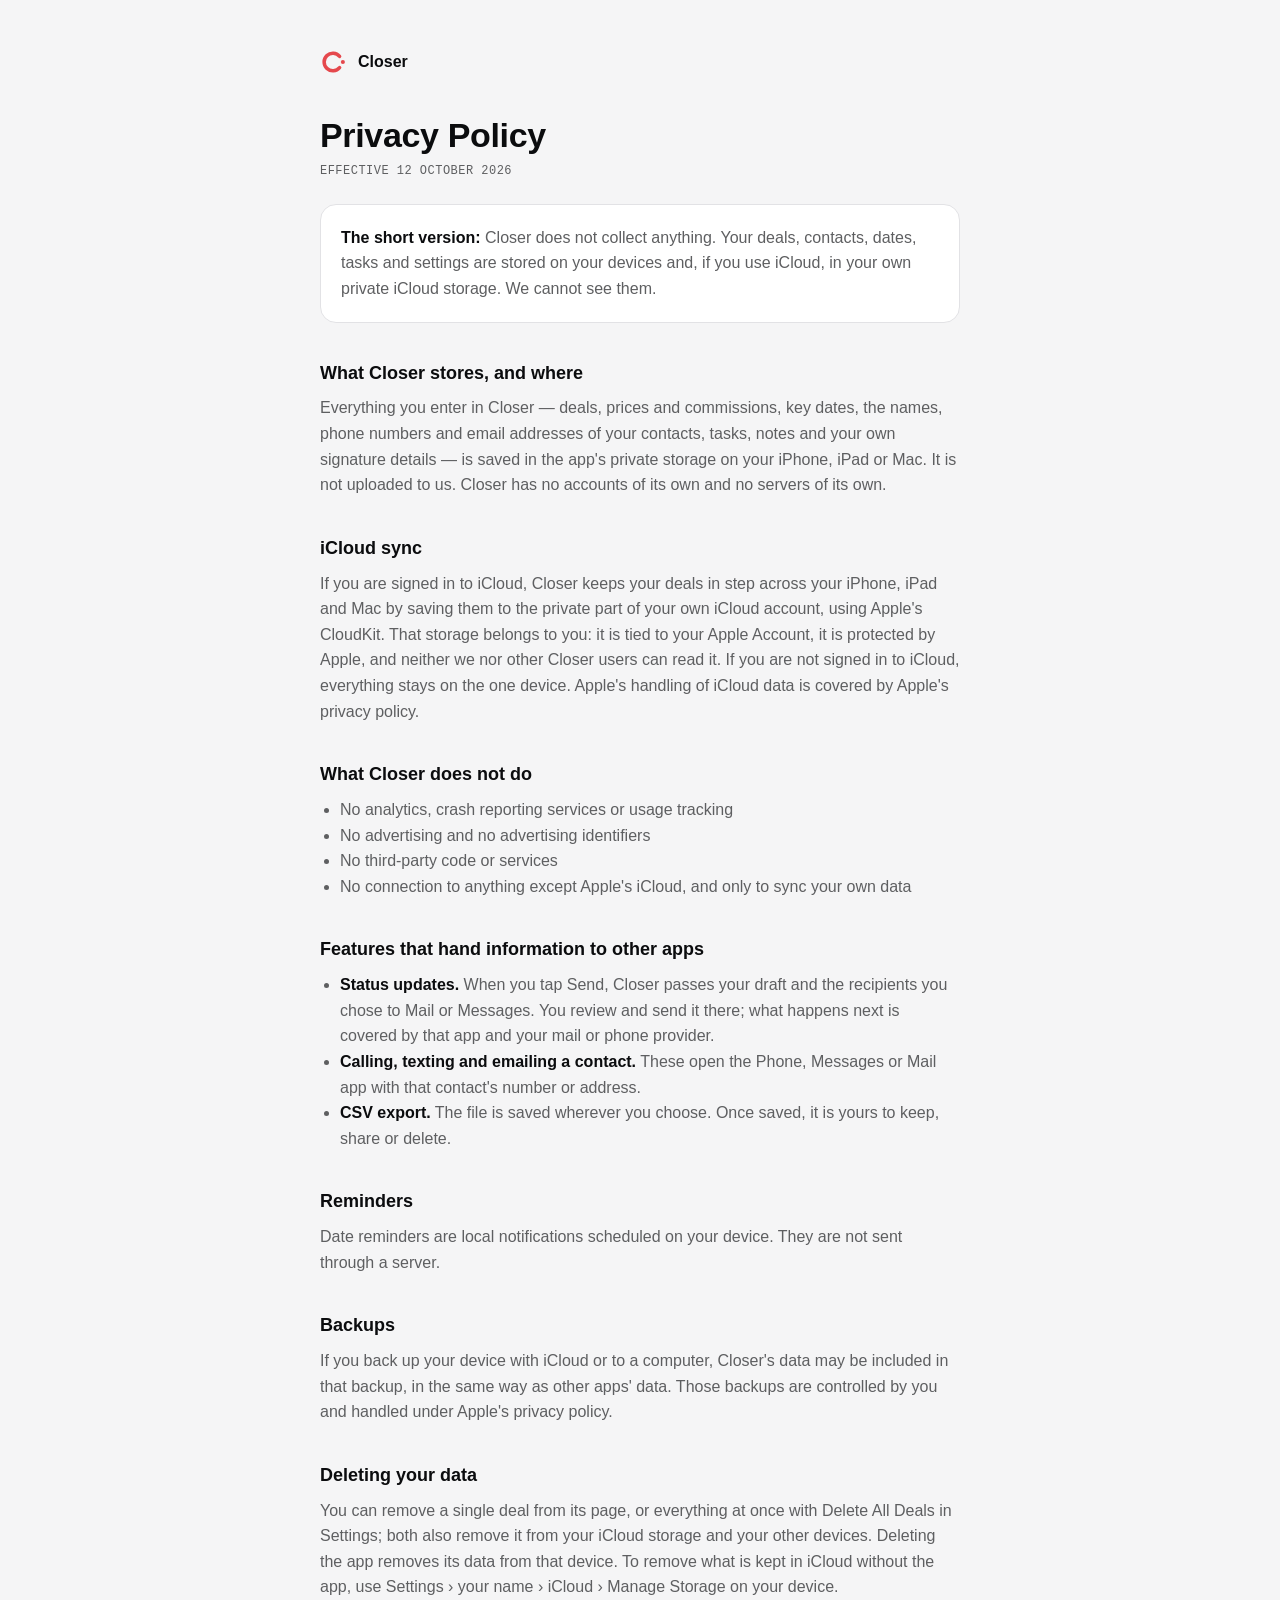
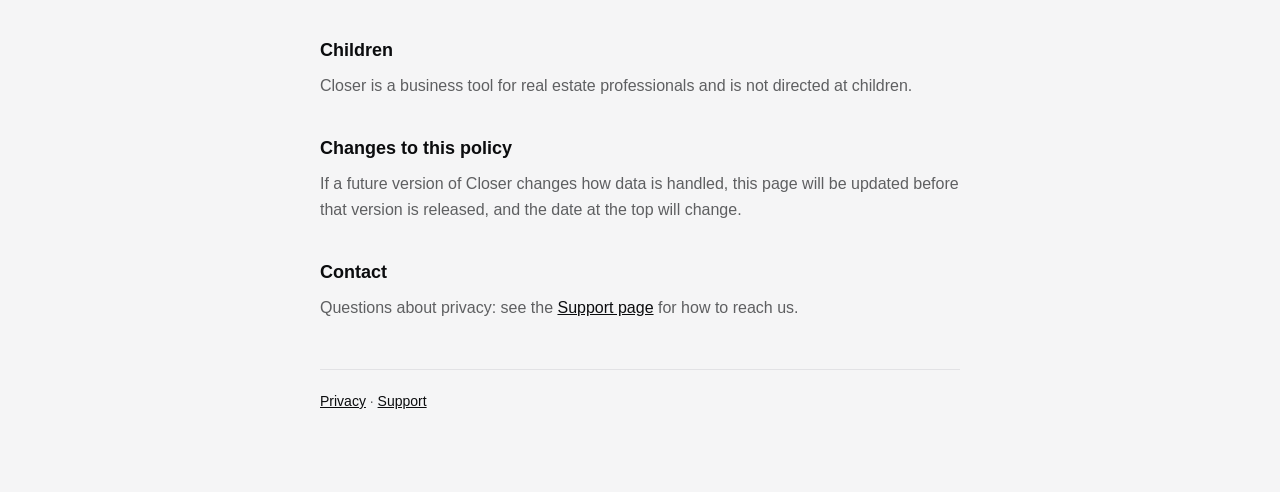
==== privacy.html @ ac4c2c0f "Create privacy.html" ====
<!doctype html>
<html lang="en">
<head>
<meta charset="utf-8">
<meta name="viewport" content="width=device-width, initial-scale=1">
<title>Privacy Policy — Closer</title>
<link rel="stylesheet" href="site.css">
</head>
<body>
<main>
<div class="brand">
<svg viewBox="0 0 24 24" fill="none" aria-hidden="true"><path d="M16.8 7.2a7.5 7.5 0 1 0 0 9.6" stroke="var(--coral)" stroke-width="3" stroke-linecap="round"/><circle cx="19.6" cy="12" r="1.75" fill="var(--coral)"/></svg>
Closer
</div>
<h1>Privacy Policy</h1>
<p class="meta">Effective 12 October 2026</p>
<div class="card">
<p><strong>The short version:</strong> Closer does not collect anything. Your deals, contacts, dates, tasks and settings are stored on your devices and, if you use iCloud, in your own private iCloud storage. We cannot see them.</p>
</div>
<h2>What Closer stores, and where</h2>
<p>Everything you enter in Closer — deals, prices and commissions, key dates, the names, phone numbers and email addresses of your contacts, tasks, notes and your own signature details — is saved in the app's private storage on your iPhone, iPad or Mac. It is not uploaded to us. Closer has no accounts of its own and no servers of its own.</p>
<h2>iCloud sync</h2>
<p>If you are signed in to iCloud, Closer keeps your deals in step across your iPhone, iPad and Mac by saving them to the private part of your own iCloud account, using Apple's CloudKit. That storage belongs to you: it is tied to your Apple Account, it is protected by Apple, and neither we nor other Closer users can read it. If you are not signed in to iCloud, everything stays on the one device. Apple's handling of iCloud data is covered by Apple's privacy policy.</p>
<h2>What Closer does not do</h2>
<ul>
<li>No analytics, crash reporting services or usage tracking</li>
<li>No advertising and no advertising identifiers</li>
<li>No third-party code or services</li>
<li>No connection to anything except Apple's iCloud, and only to sync your own data</li>
</ul>
<h2>Features that hand information to other apps</h2>
<ul>
<li><strong>Status updates.</strong> When you tap Send, Closer passes your draft and the recipients you chose to Mail or Messages. You review and send it there; what happens next is covered by that app and your mail or phone provider.</li>
<li><strong>Calling, texting and emailing a contact.</strong> These open the Phone, Messages or Mail app with that contact's number or address.</li>
<li><strong>CSV export.</strong> The file is saved wherever you choose. Once saved, it is yours to keep, share or delete.</li>
</ul>
<h2>Reminders</h2>
<p>Date reminders are local notifications scheduled on your device. They are not sent through a server.</p>
<h2>Backups</h2>
<p>If you back up your device with iCloud or to a computer, Closer's data may be included in that backup, in the same way as other apps' data. Those backups are controlled by you and handled under Apple's privacy policy.</p>
<h2>Deleting your data</h2>
<p>You can remove a single deal from its page, or everything at once with Delete All Deals in Settings; both also remove it from your iCloud storage and your other devices. Deleting the app removes its data from that device. To remove what is kept in iCloud without the app, use Settings › your name › iCloud › Manage Storage on your device.</p>
<h2>Children</h2>
<p>Closer is a business tool for real estate professionals and is not directed at children.</p>
<h2>Changes to this policy</h2>
<p>If a future version of Closer changes how data is handled, this page will be updated before that version is released, and the date at the top will change.</p>
<h2>Contact</h2>
<p>Questions about privacy: see the <a href="support.html">Support page</a> for how to reach us.</p>
<footer>
<a href="privacy.html">Privacy</a> · <a href="support.html">Support</a>
</footer>
</main>
</body>
</html>
---- site.css ----
:root { color-scheme: light dark; --bg: #f5f5f6; --card: #fff; --text: #0b0c0e; --muted: #5e5f61; --line: #e2e2e5; --coral: #e5484d; }
@media (prefers-color-scheme: dark) { :root { --bg: #040506; --card: #07080a; --text: #fff; --muted: #9c9c9d; --line: #1b1c1e; --coral: #ff6363; } }
* { box-sizing: border-box; }
body { margin: 0; background: var(--bg); color: var(--text); font: 16px/1.6 -apple-system, BlinkMacSystemFont, "Inter", "Segoe UI", sans-serif; }
main { max-width: 680px; margin: 0 auto; padding: 48px 20px 80px; }
.brand { display: flex; align-items: center; gap: 10px; font-weight: 600; margin-bottom: 40px; }
.brand svg { width: 28px; height: 28px; }
h1 { font-size: 34px; line-height: 1.15; font-weight: 600; margin: 0 0 8px; letter-spacing: -0.01em; }
h2 { font-size: 18px; font-weight: 600; margin: 36px 0 8px; }
p, li { color: var(--muted); }
p { margin: 0 0 12px; }
ul { padding-left: 20px; margin: 0 0 12px; }
strong { color: var(--text); font-weight: 600; }
a { color: var(--text); }
.card { background: var(--card); border: 1px solid var(--line); border-radius: 16px; padding: 20px; margin: 24px 0; }
.card p:last-child { margin-bottom: 0; }
.meta { font: 12px/1.4 ui-monospace, "Geist Mono", Menlo, monospace; text-transform: uppercase; letter-spacing: 0.04em; color: var(--muted); }
footer { margin-top: 48px; padding-top: 20px; border-top: 1px solid var(--line); font-size: 14px; color: var(--muted); }
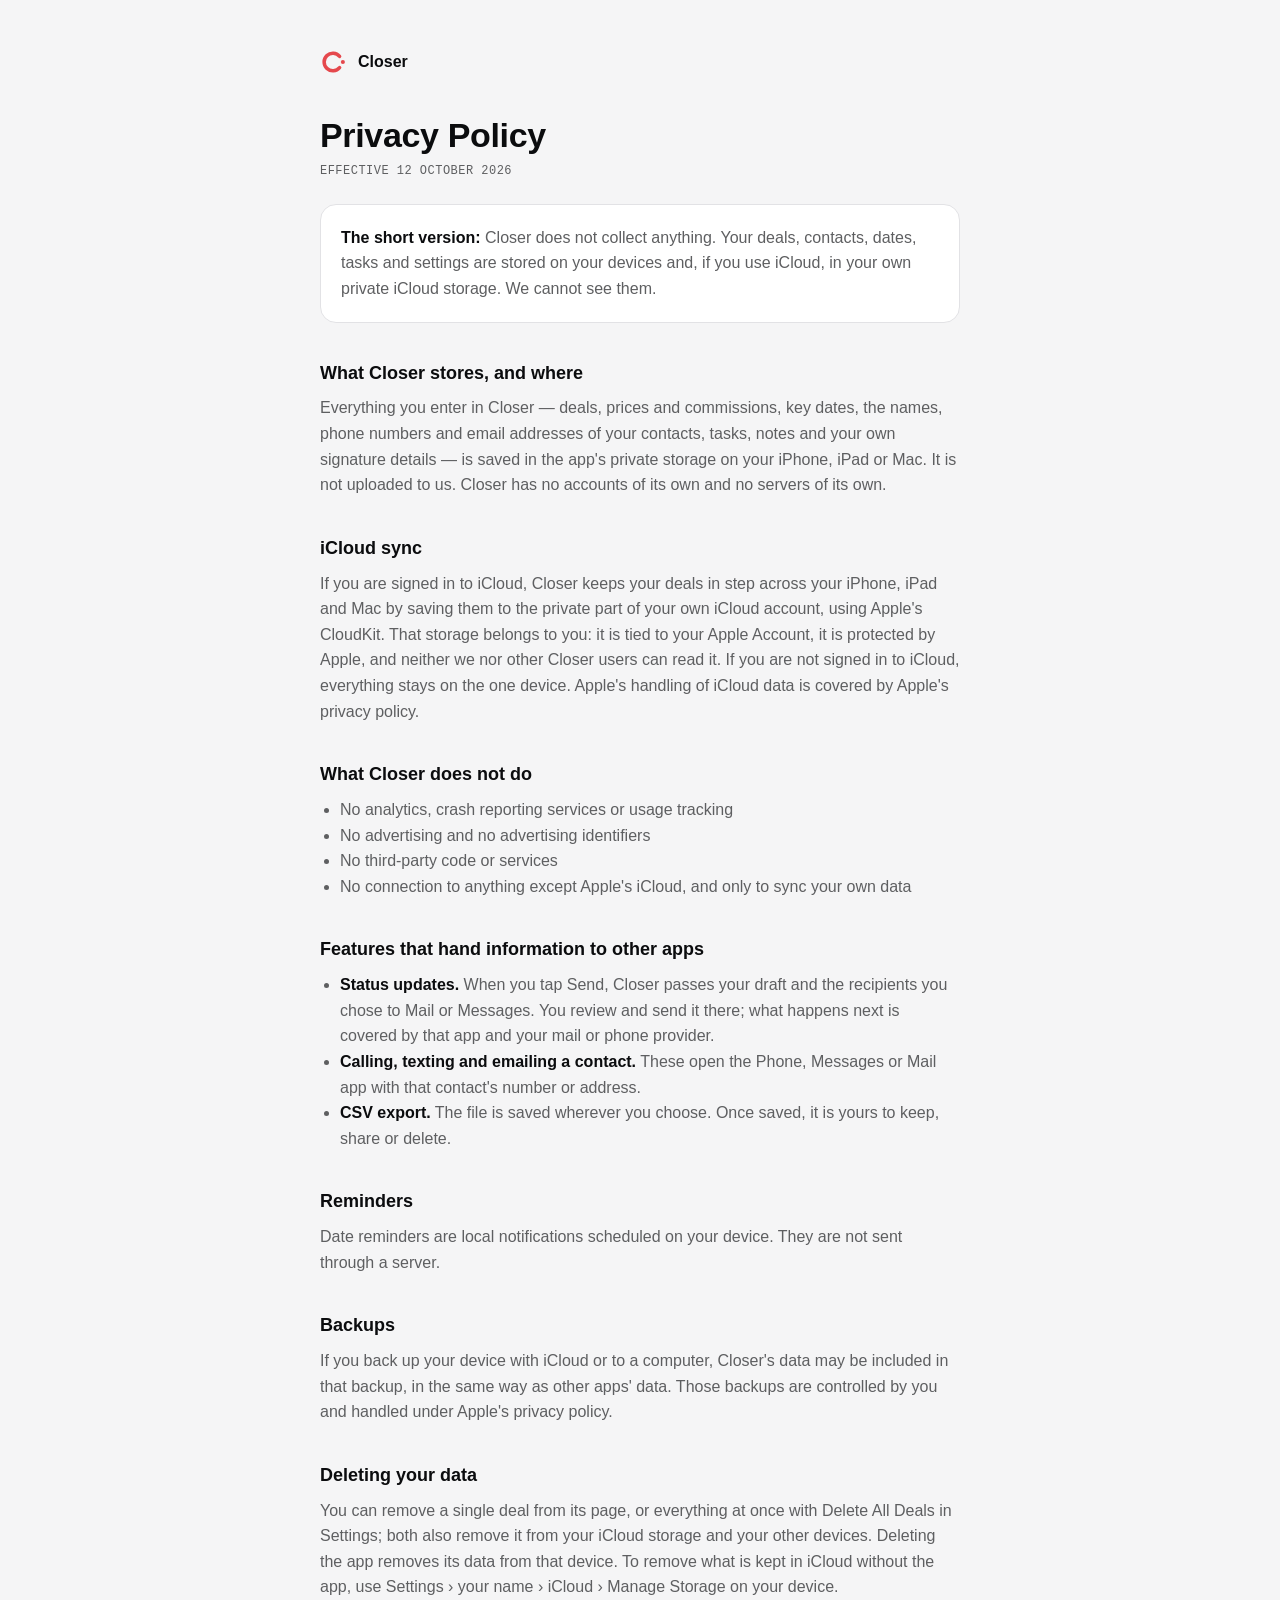
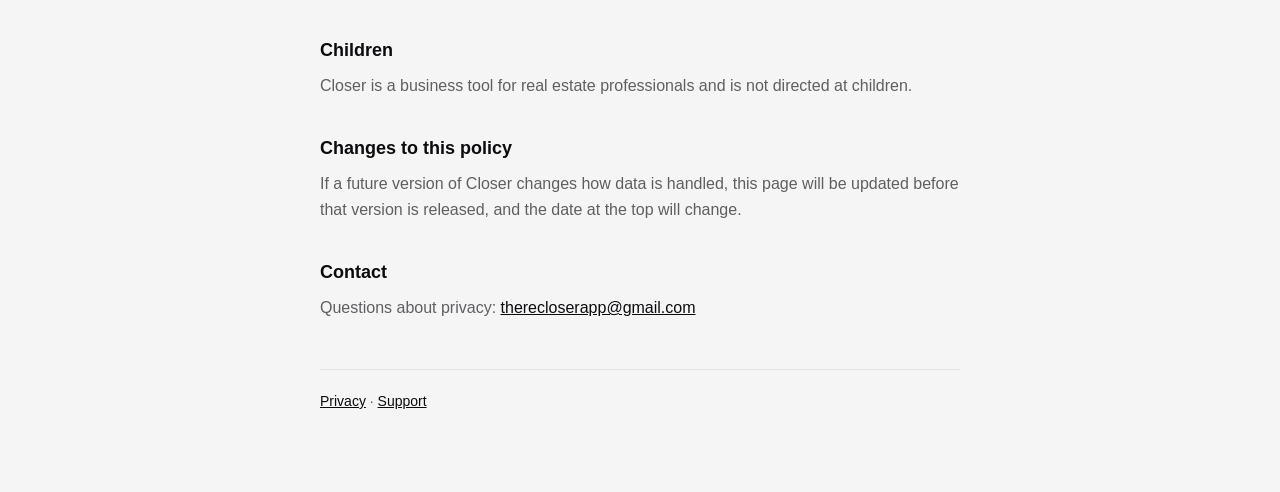
==== commit a9dbecfc: "Add the support email address" ====
--- a/privacy.html
+++ b/privacy.html
@@ -9,7 +9,7 @@
 <body>
 <main>
 <div class="brand">
-<svg viewBox="0 0 24 24" fill="none" aria-hidden="true"><path d="M16.8 7.2a7.5 7.5 0 1 0 0 9.6" stroke="var(--coral)" stroke-width="3" stroke-linecap="round"/><circle cx="19.6" cy="12" r="1.75" fill="var(--coral)"/></svg>
+<svg viewBox="0 0 24 24" fill="none" aria-hidden="true"><path d="M16.8 7.2a7.5 7.5 0 1 0 0 9.6" stroke="var(--coral)" stroke-width="3" stroke-linecap="round" transform="rotate(0 12 12)"/><circle cx="19.6" cy="12" r="1.75" fill="var(--coral)"/></svg>
 Closer
 </div>
 <h1>Privacy Policy</h1>
@@ -45,7 +45,7 @@
 <h2>Changes to this policy</h2>
 <p>If a future version of Closer changes how data is handled, this page will be updated before that version is released, and the date at the top will change.</p>
 <h2>Contact</h2>
-<p>Questions about privacy: see the <a href="support.html">Support page</a> for how to reach us.</p>
+<p>Questions about privacy: <a href="mailto:therecloserapp@gmail.com">therecloserapp@gmail.com</a></p>
 <footer>
 <a href="privacy.html">Privacy</a> · <a href="support.html">Support</a>
 </footer>
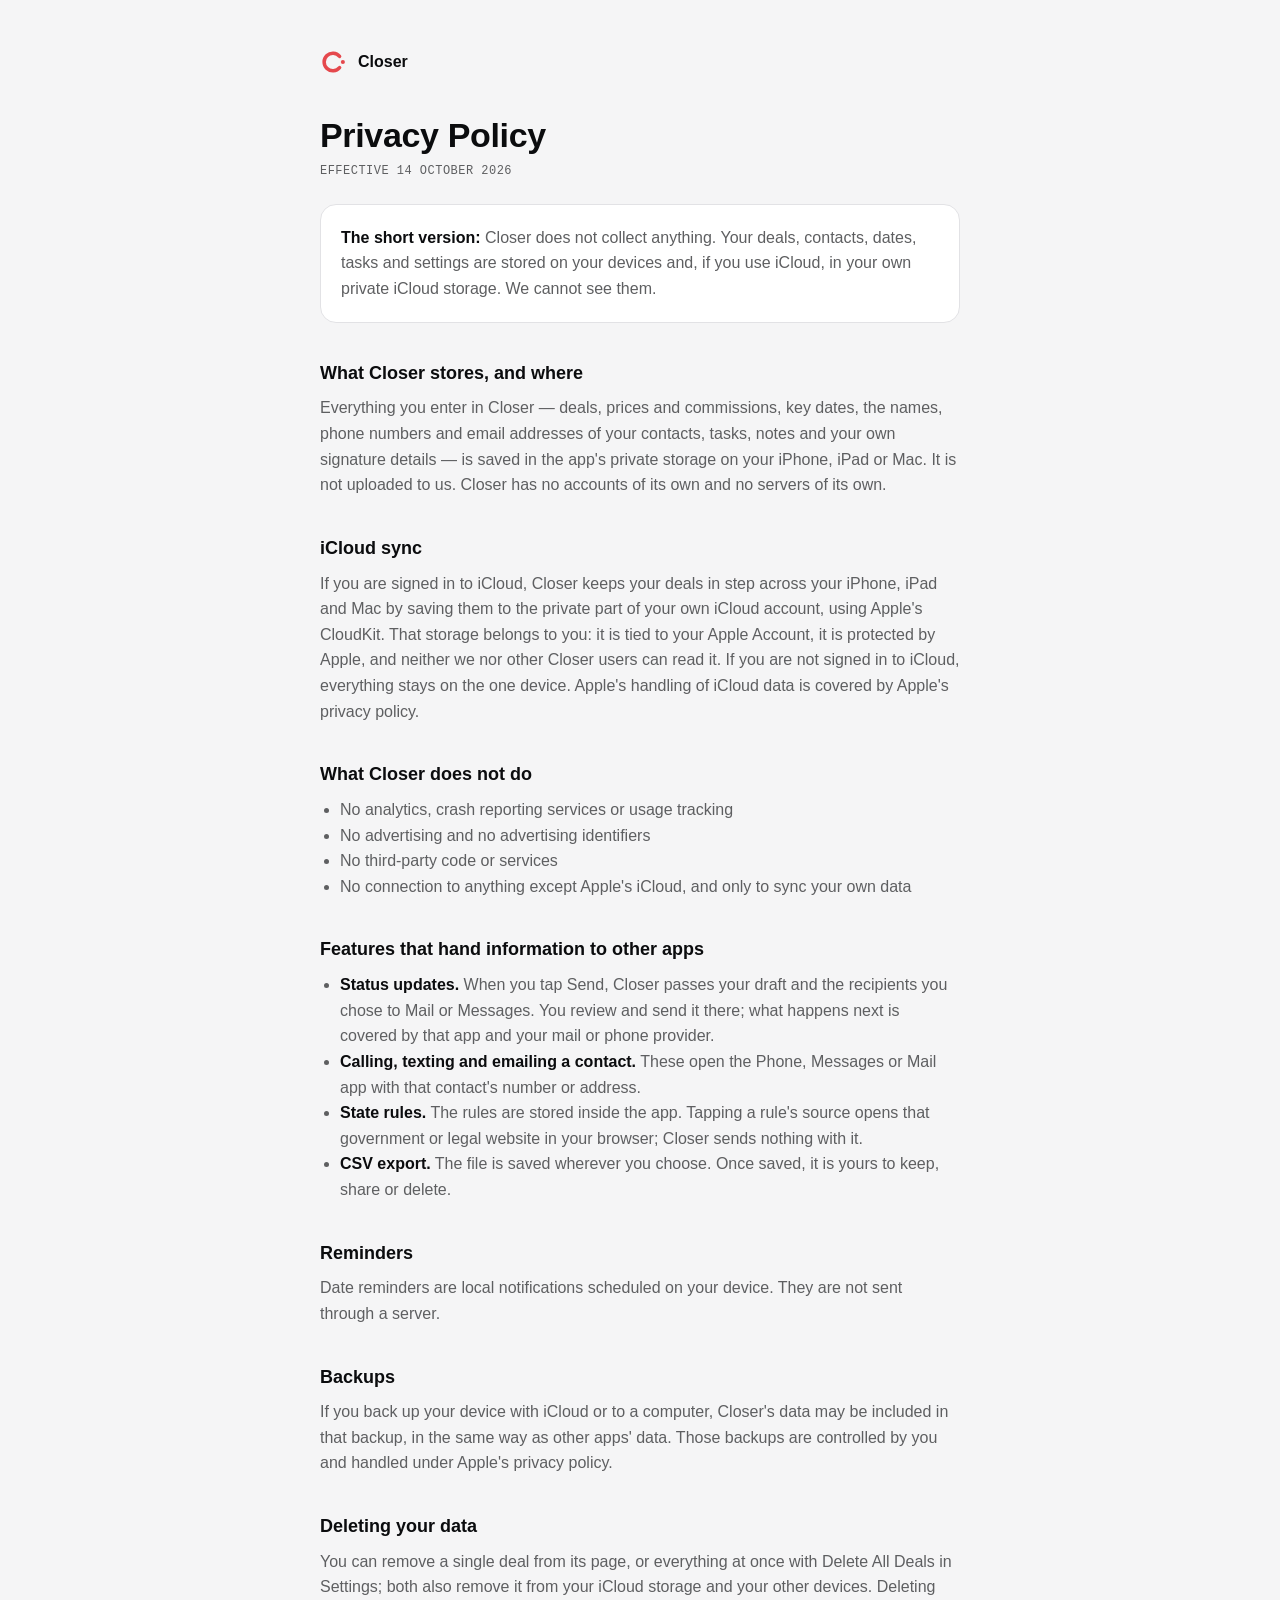
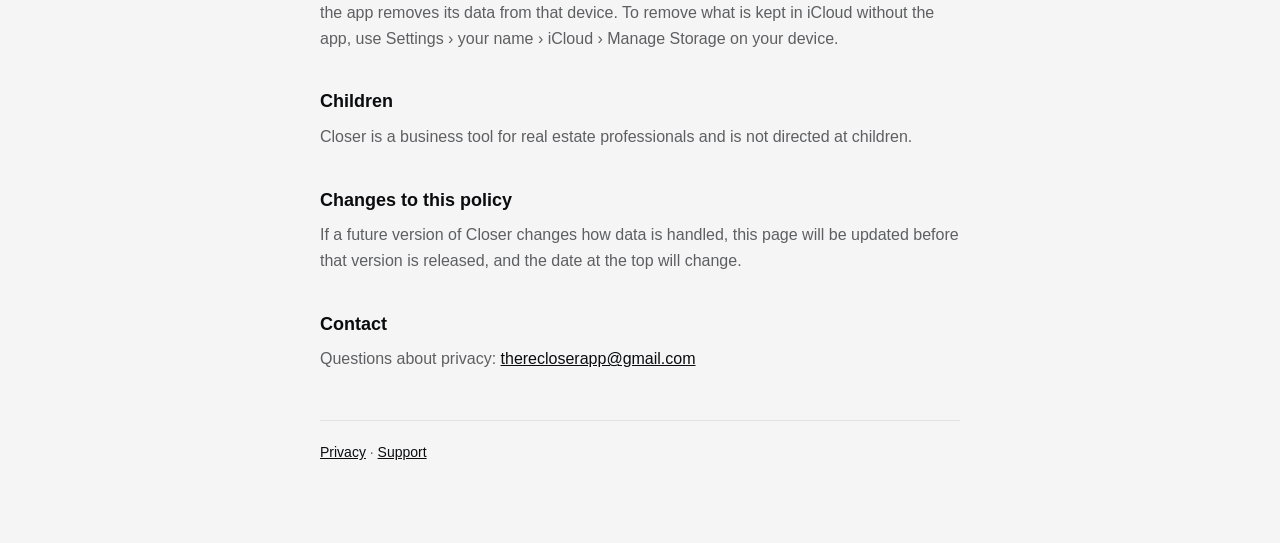
==== commit 7f875944: "Privacy policy: add the state rules line Co-Authored-By: Claude Opus 5.5 <noreply@anthropic.com>" ====
--- a/privacy.html
+++ b/privacy.html
@@ -13,7 +13,7 @@
 Closer
 </div>
 <h1>Privacy Policy</h1>
-<p class="meta">Effective 12 October 2026</p>
+<p class="meta">Effective 14 October 2026</p>
 <div class="card">
 <p><strong>The short version:</strong> Closer does not collect anything. Your deals, contacts, dates, tasks and settings are stored on your devices and, if you use iCloud, in your own private iCloud storage. We cannot see them.</p>
 </div>
@@ -32,6 +32,7 @@
 <ul>
 <li><strong>Status updates.</strong> When you tap Send, Closer passes your draft and the recipients you chose to Mail or Messages. You review and send it there; what happens next is covered by that app and your mail or phone provider.</li>
 <li><strong>Calling, texting and emailing a contact.</strong> These open the Phone, Messages or Mail app with that contact's number or address.</li>
+<li><strong>State rules.</strong> The rules are stored inside the app. Tapping a rule's source opens that government or legal website in your browser; Closer sends nothing with it.</li>
 <li><strong>CSV export.</strong> The file is saved wherever you choose. Once saved, it is yours to keep, share or delete.</li>
 </ul>
 <h2>Reminders</h2>
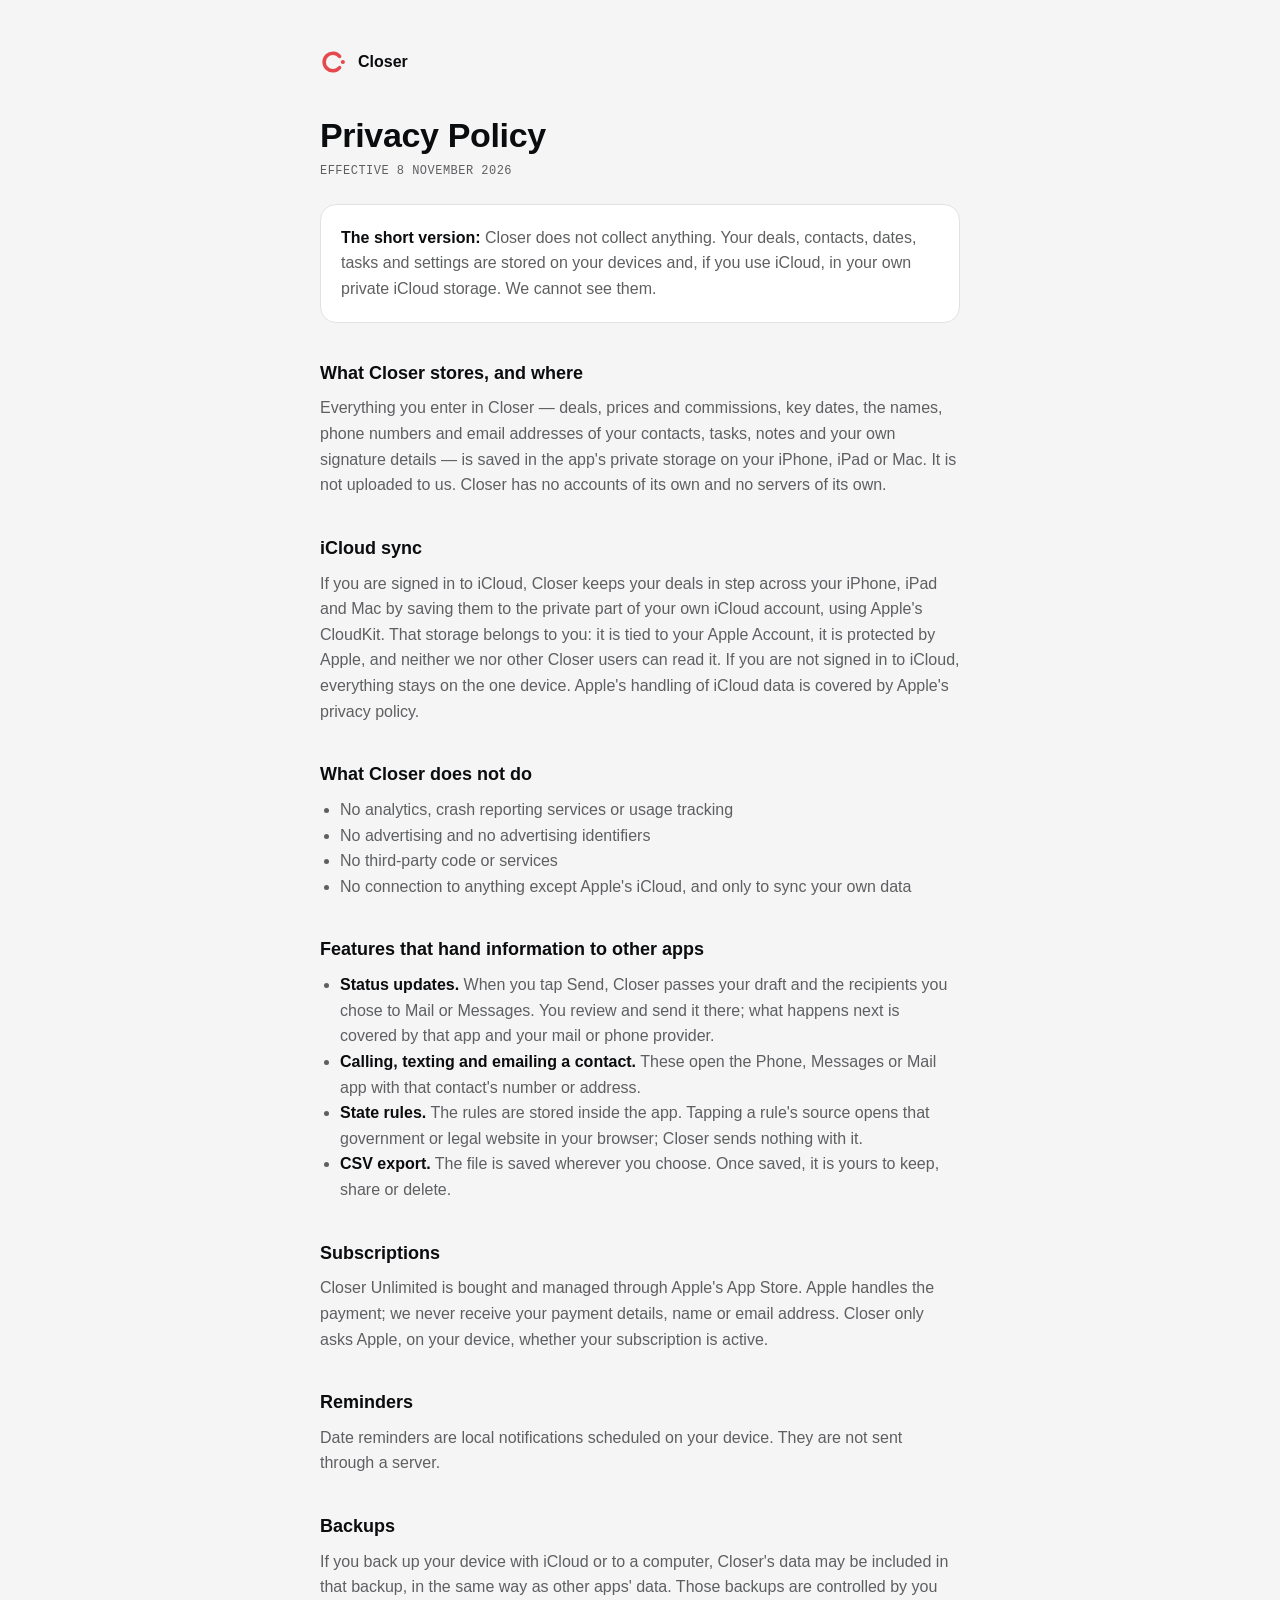
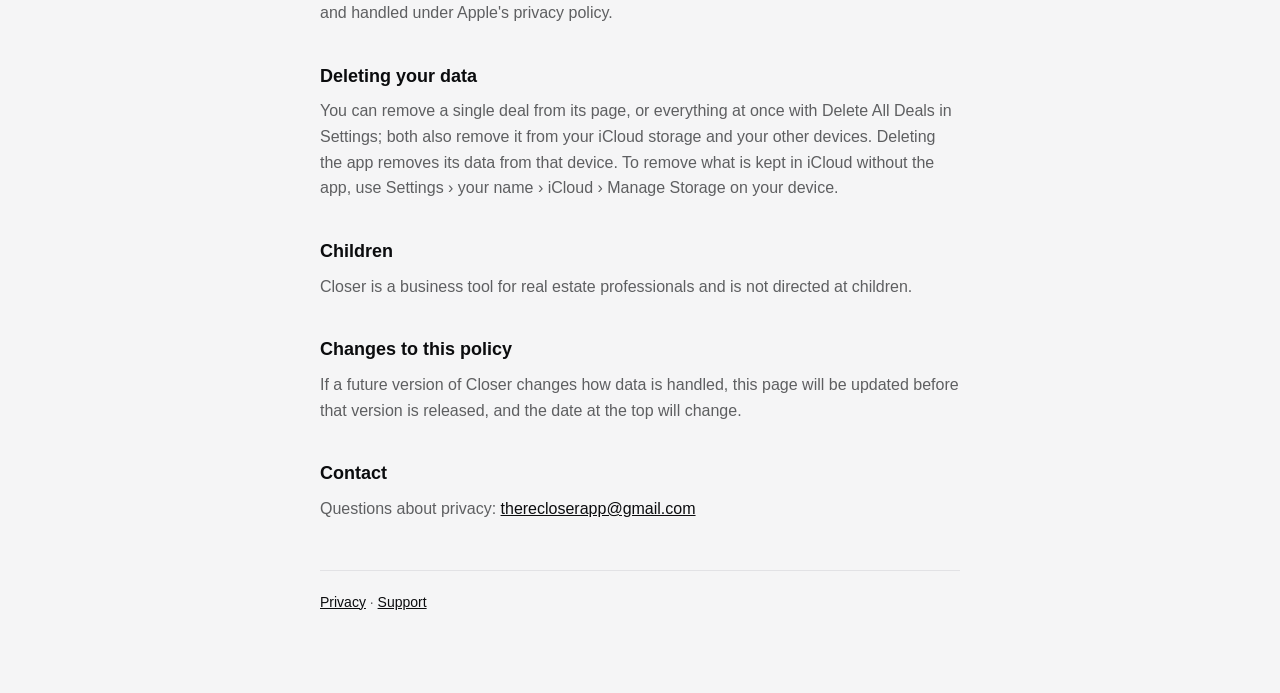
==== commit 51572f97: "Privacy policy: add the subscriptions section Co-Authored-By: Claude Opus 5.5 <noreply@anthropic.com" ====
--- a/privacy.html
+++ b/privacy.html
@@ -13,7 +13,7 @@
 Closer
 </div>
 <h1>Privacy Policy</h1>
-<p class="meta">Effective 14 October 2026</p>
+<p class="meta">Effective 8 November 2026</p>
 <div class="card">
 <p><strong>The short version:</strong> Closer does not collect anything. Your deals, contacts, dates, tasks and settings are stored on your devices and, if you use iCloud, in your own private iCloud storage. We cannot see them.</p>
 </div>
@@ -35,6 +35,8 @@
 <li><strong>State rules.</strong> The rules are stored inside the app. Tapping a rule's source opens that government or legal website in your browser; Closer sends nothing with it.</li>
 <li><strong>CSV export.</strong> The file is saved wherever you choose. Once saved, it is yours to keep, share or delete.</li>
 </ul>
+<h2>Subscriptions</h2>
+<p>Closer Unlimited is bought and managed through Apple's App Store. Apple handles the payment; we never receive your payment details, name or email address. Closer only asks Apple, on your device, whether your subscription is active.</p>
 <h2>Reminders</h2>
 <p>Date reminders are local notifications scheduled on your device. They are not sent through a server.</p>
 <h2>Backups</h2>
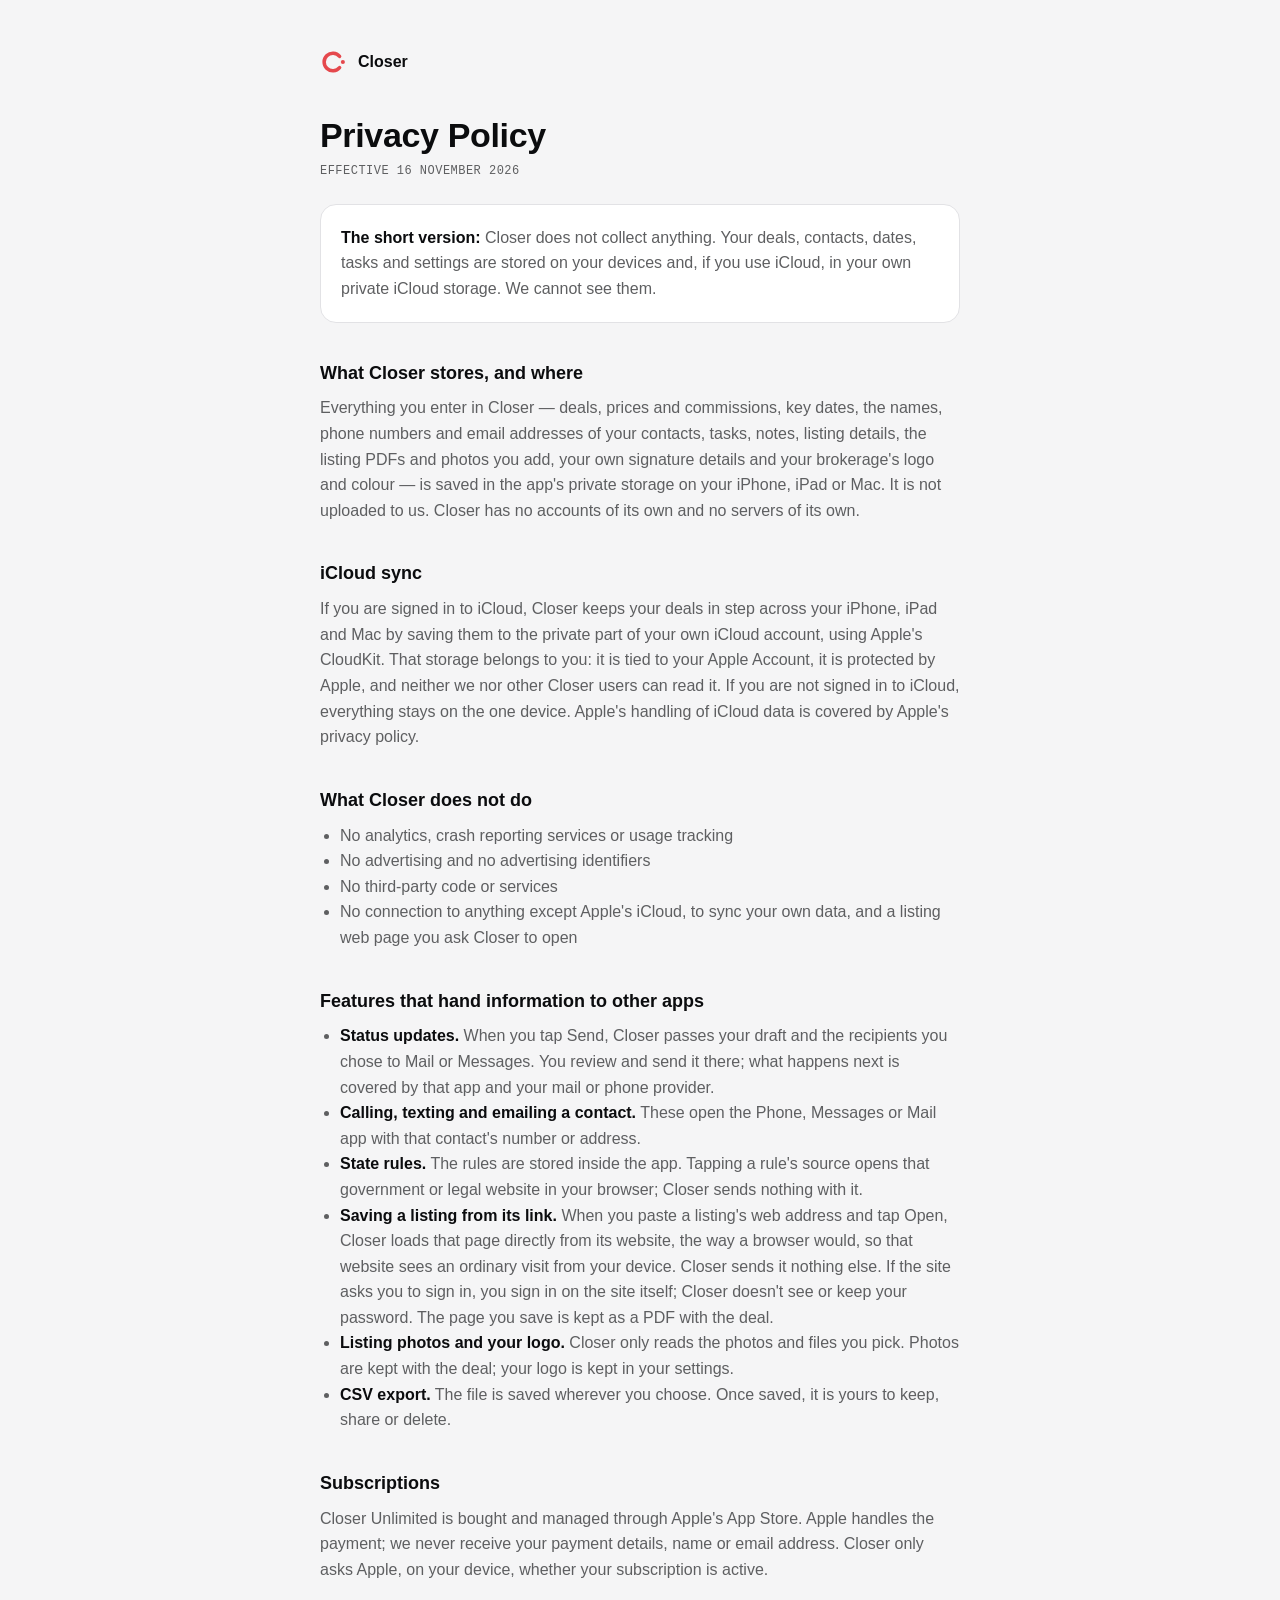
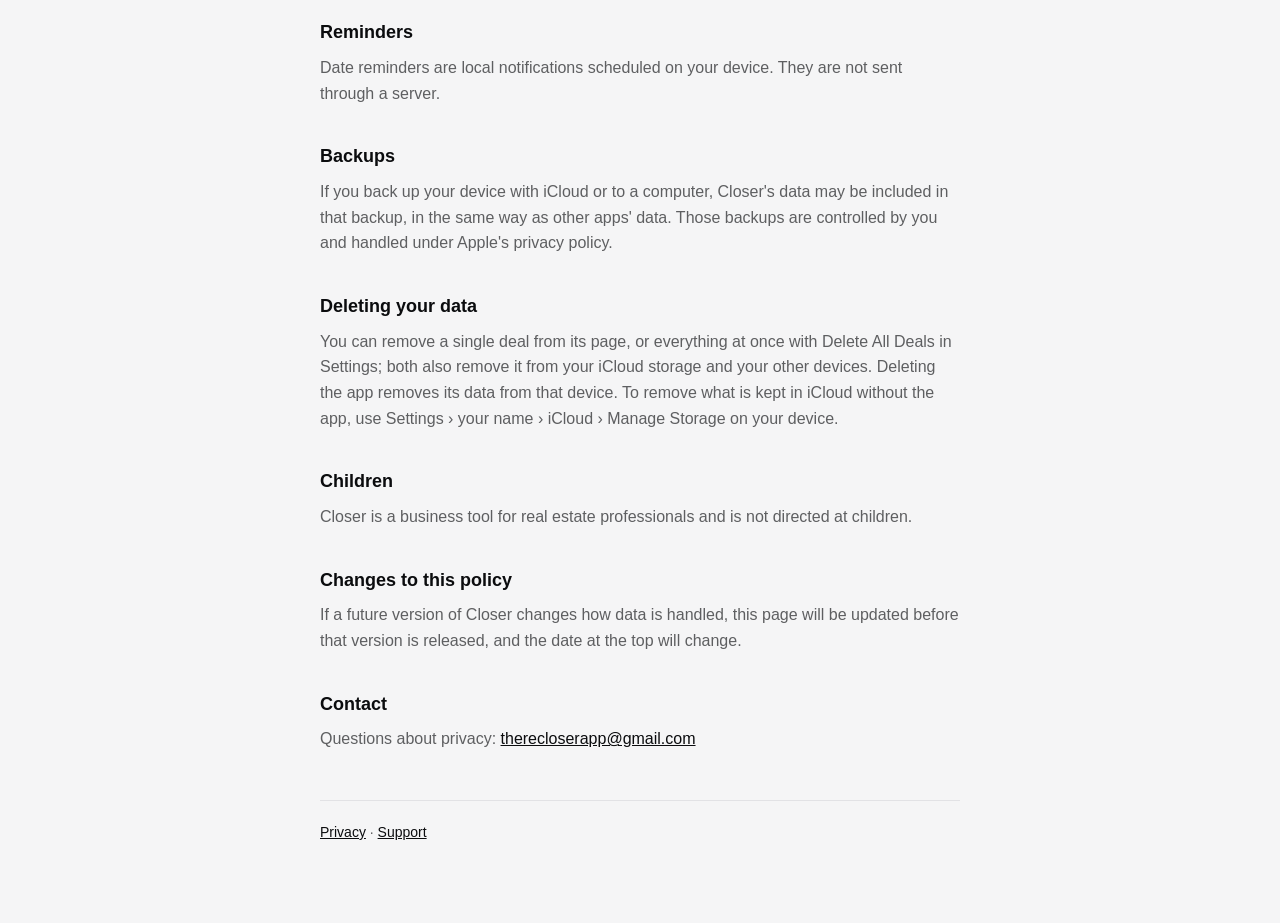
==== commit bae826f7: "Privacy policy: listing links, listing photos and brokerage logo" ====
--- a/privacy.html
+++ b/privacy.html
@@ -13,12 +13,12 @@
 Closer
 </div>
 <h1>Privacy Policy</h1>
-<p class="meta">Effective 8 November 2026</p>
+<p class="meta">Effective 16 November 2026</p>
 <div class="card">
 <p><strong>The short version:</strong> Closer does not collect anything. Your deals, contacts, dates, tasks and settings are stored on your devices and, if you use iCloud, in your own private iCloud storage. We cannot see them.</p>
 </div>
 <h2>What Closer stores, and where</h2>
-<p>Everything you enter in Closer — deals, prices and commissions, key dates, the names, phone numbers and email addresses of your contacts, tasks, notes and your own signature details — is saved in the app's private storage on your iPhone, iPad or Mac. It is not uploaded to us. Closer has no accounts of its own and no servers of its own.</p>
+<p>Everything you enter in Closer — deals, prices and commissions, key dates, the names, phone numbers and email addresses of your contacts, tasks, notes, listing details, the listing PDFs and photos you add, your own signature details and your brokerage's logo and colour — is saved in the app's private storage on your iPhone, iPad or Mac. It is not uploaded to us. Closer has no accounts of its own and no servers of its own.</p>
 <h2>iCloud sync</h2>
 <p>If you are signed in to iCloud, Closer keeps your deals in step across your iPhone, iPad and Mac by saving them to the private part of your own iCloud account, using Apple's CloudKit. That storage belongs to you: it is tied to your Apple Account, it is protected by Apple, and neither we nor other Closer users can read it. If you are not signed in to iCloud, everything stays on the one device. Apple's handling of iCloud data is covered by Apple's privacy policy.</p>
 <h2>What Closer does not do</h2>
@@ -26,13 +26,15 @@
 <li>No analytics, crash reporting services or usage tracking</li>
 <li>No advertising and no advertising identifiers</li>
 <li>No third-party code or services</li>
-<li>No connection to anything except Apple's iCloud, and only to sync your own data</li>
+<li>No connection to anything except Apple's iCloud, to sync your own data, and a listing web page you ask Closer to open</li>
 </ul>
 <h2>Features that hand information to other apps</h2>
 <ul>
 <li><strong>Status updates.</strong> When you tap Send, Closer passes your draft and the recipients you chose to Mail or Messages. You review and send it there; what happens next is covered by that app and your mail or phone provider.</li>
 <li><strong>Calling, texting and emailing a contact.</strong> These open the Phone, Messages or Mail app with that contact's number or address.</li>
 <li><strong>State rules.</strong> The rules are stored inside the app. Tapping a rule's source opens that government or legal website in your browser; Closer sends nothing with it.</li>
+<li><strong>Saving a listing from its link.</strong> When you paste a listing's web address and tap Open, Closer loads that page directly from its website, the way a browser would, so that website sees an ordinary visit from your device. Closer sends it nothing else. If the site asks you to sign in, you sign in on the site itself; Closer doesn't see or keep your password. The page you save is kept as a PDF with the deal.</li>
+<li><strong>Listing photos and your logo.</strong> Closer only reads the photos and files you pick. Photos are kept with the deal; your logo is kept in your settings.</li>
 <li><strong>CSV export.</strong> The file is saved wherever you choose. Once saved, it is yours to keep, share or delete.</li>
 </ul>
 <h2>Subscriptions</h2>
